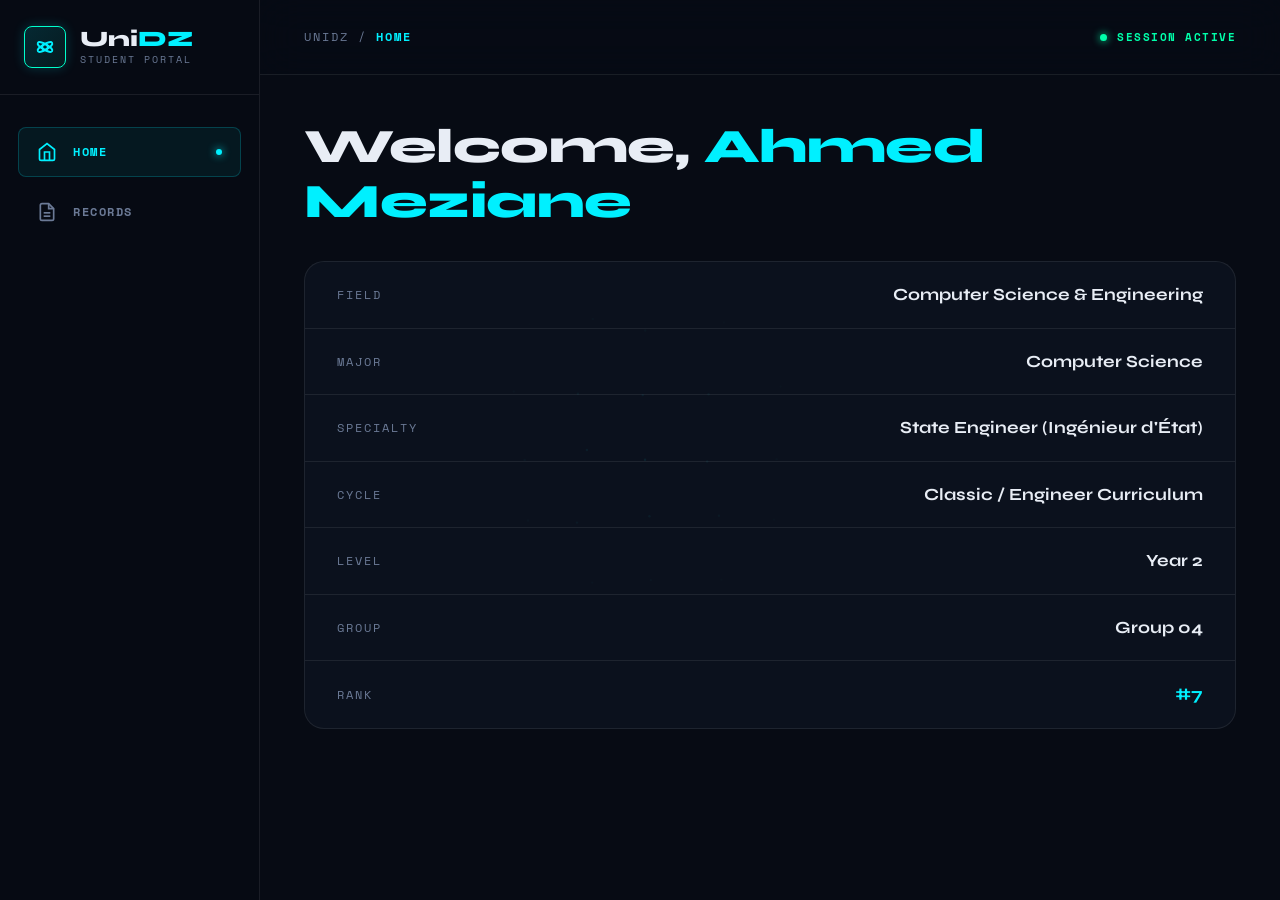
==== frontend/index.html @ dfa43df5 "first commit" ====
<!DOCTYPE html>
<html lang="en">
    <head>
        <meta charset="UTF-8" />
        <meta name="viewport" content="width=device-width, initial-scale=1.0" />
        <title>UniDZ · Student Portal</title>
        <link rel="preconnect" href="https://fonts.googleapis.com" />
        <link rel="preconnect" href="https://fonts.gstatic.com" crossorigin />
        <link href="https://fonts.googleapis.com/css2?family=Space+Mono:ital,wght@0,400;0,700;1,400&family=Syne:wght@400;600;700;800&display=swap" rel="stylesheet" />
        <link rel="stylesheet" href="Style.css" />
    </head>
    <body>
        <canvas id="bg-canvas"></canvas>
        <div id="app">
        <aside id="sidebar">
            <div class="sidebar-brand">
            <div class="brand-icon">
                <svg viewBox="0 0 24 24" fill="none" stroke="currentColor" stroke-width="2">
                <circle cx="12" cy="12" r="3"/>
                <ellipse cx="12" cy="12" rx="9" ry="3" transform="rotate(30 12 12)"/>
                <ellipse cx="12" cy="12" rx="9" ry="3" transform="rotate(150 12 12)"/>
                </svg>
            </div>
            <div class="brand-text">
                <h1>Uni<span>DZ</span></h1>
                <small>Student Portal</small>
            </div>
            </div>

            <nav>
            <div class="nav-item active" data-page="home" onclick="navigate('home', this)">
                <svg viewBox="0 0 24 24" fill="none" stroke="currentColor" stroke-width="2">
                <path d="M3 9l9-7 9 7v11a2 2 0 01-2 2H5a2 2 0 01-2-2z"/><polyline points="9 22 9 12 15 12 15 22"/>
                </svg>
                <span>Home</span>
                <div class="nav-dot"></div>
            </div>

            <div class="nav-item" data-page="records" onclick="navigate('records', this)">
                <svg viewBox="0 0 24 24" fill="none" stroke="currentColor" stroke-width="2">
                <path d="M14 2H6a2 2 0 00-2 2v16a2 2 0 002 2h12a2 2 0 002-2V8z"/><polyline points="14 2 14 8 20 8"/><line x1="16" y1="13" x2="8" y2="13"/><line x1="16" y1="17" x2="8" y2="17"/>
                </svg>
                <span>Records</span>
            </div>
            </nav>
        </aside>

        <div id="main">
            <header id="header">
            <div class="header-breadcrumb">
                UniDZ / <span id="breadcrumb-label">Home</span>
            </div>
            <div class="header-status">
                <div class="status-dot"></div>
                Session Active
            </div>
            </header>
            
            <div id="content">
            <div class="page active" id="page-home">
                <div class="home-welcome-message" id="welcome-text">Welcome, Loading...</div>
                <div class="profile-details" id="profile-details"></div>
            </div>

            <div class="page" id="page-records">
                <div class="section-title">Academic Logs</div>
                <div class="section-sub">Validated semester performance matrices</div>
                <div class="sem-tabs">
                <div class="sem-tab active" onclick="selectSem(1, this)">Semester 01</div>
                <div class="sem-tab"        onclick="selectSem(2, this)">Semester 02</div>
                <div class="sem-tab"        onclick="selectSem(3, this)">Semester 03</div>
                <div class="sem-tab locked" title="Term Data Unreleased">Semester 04 🔒</div>
                </div>
                <div id="sem-content"></div>
            </div>

            </div>
        </div>
        </div>
        <script src="script.js"></script>
    </body>
</html>
---- frontend/Style.css ----
*, *::before, *::after { box-sizing: border-box; margin: 0; padding: 0; }

:root {
  --bg:            #070b14;
  --surface:       rgba(17, 24, 39, 0.50);
  --surface-focus: rgba(26, 34, 53, 0.85);
  --border:        rgba(255, 255, 255, 0.08);
  --border-glow:   #00ffcc;
  --accent:        #00f0ff;
  --accent-glow:   rgba(0, 240, 255, 0.20);
  --text:          #e8edf5;
  --text-muted:    #6b7a96;
  --success:       #00ffaa;
  --error:         #ff4a6b;
  --warn:          #ffc060;

  --font-display: 'Syne', sans-serif;
  --font-mono:    'Space Mono', monospace;

  --radius-sm: 8px;
  --radius-md: 14px;
  --radius-lg: 20px;
  --radius-xl: 26px;

  --sidebar-w: 260px; /* Slightly wider to accommodate clean sidebar typography */
  --header-h:  75px;
}

html, body {
  height: 100%;
  background: var(--bg);
  color: var(--text);
  font-family: var(--font-mono);
  font-size: 14px; /* Upgraded root browser size for cleaner scaling */
  line-height: 1.5;
  overflow: hidden;
}

#bg-canvas {
  position: fixed;
  inset: 0;
  pointer-events: none;
  z-index: 0;
}

#app {
  position: relative;
  z-index: 1;
  display: flex;
  height: 100vh;
}

/* ─── SIDEBAR ─────────────────────────────────────────────────────────── */
#sidebar {
  width: var(--sidebar-w);
  min-height: 100vh;
  display: flex;
  flex-direction: column;
  border-right: 1px solid var(--border);
  background: rgba(7, 11, 20, 0.92);
  backdrop-filter: blur(20px);
  z-index: 10;
  flex-shrink: 0;
}

.sidebar-brand {
  display: flex;
  align-items: center;
  gap: 14px;
  padding: 26px 24px;
  border-bottom: 1px solid var(--border);
}

.brand-icon {
  width: 42px; height: 42px;
  border-radius: var(--radius-sm);
  background: linear-gradient(135deg, #00f0ff22, #00ffcc11);
  border: 1px solid var(--border-glow);
  display: grid;
  place-items: center;
  box-shadow: 0 0 12px var(--accent-glow);
}

.brand-icon svg { width: 22px; height: 22px; color: var(--accent); }

.brand-text h1 {
  font-family: var(--font-display);
  font-weight: 800;
  font-size: 22px; /* Enhanced brand footprint */
  color: var(--text);
  line-height: 1;
}

.brand-text h1 span { color: var(--accent); }

.brand-text small {
  font-size: 10px;
  letter-spacing: 2px;
  color: var(--text-muted);
  text-transform: uppercase;
  display: block;
  margin-top: 2px;
}

nav {
  padding: 32px 18px;
  flex: 1;
  display: flex;
  flex-direction: column;
  gap: 10px;
}

.nav-item {
  display: flex;
  align-items: center;
  gap: 16px;
  padding: 14px 18px;
  border-radius: var(--radius-sm);
  cursor: pointer;
  transition: all 0.2s;
  font-size: 12px; /* Better link reading profile */
  font-weight: 700;
  letter-spacing: 1.5px;
  text-transform: uppercase;
  color: var(--text-muted);
  border: 1px solid transparent;
}

.nav-item svg { width: 20px; height: 20px; }

.nav-item:hover {
  background: var(--surface);
  color: var(--text);
  border-color: var(--border);
}

.nav-item.active {
  background: rgba(0, 240, 255, 0.06);
  color: var(--accent);
  border-color: rgba(0, 240, 255, 0.2);
}

.nav-dot {
  width: 6px; height: 6px;
  border-radius: 50%;
  background: var(--accent);
  box-shadow: 0 0 8px var(--accent);
  margin-left: auto;
}

/* ─── MAIN AREA ────────────────────────────────────────────────────────── */
#main {
  flex: 1;
  display: flex;
  flex-direction: column;
  overflow: hidden;
}

#header {
  height: var(--header-h);
  display: flex;
  align-items: center;
  justify-content: space-between;
  padding: 0 44px;
  border-bottom: 1px solid var(--border);
  background: rgba(7, 11, 20, 0.4);
  backdrop-filter: blur(20px);
  flex-shrink: 0;
}

.header-breadcrumb {
  font-size: 12px;
  letter-spacing: 2px;
  text-transform: uppercase;
  color: var(--text-muted);
}

.header-breadcrumb span { color: var(--accent); font-weight: 700; }

.header-status {
  display: flex;
  align-items: center;
  gap: 10px;
  font-size: 11px;
  letter-spacing: 1.5px;
  text-transform: uppercase;
  color: var(--success);
  font-weight: 700;
}

.status-dot {
  width: 7px; height: 7px;
  border-radius: 50%;
  background: var(--success);
  box-shadow: 0 0 8px var(--success);
  animation: pulse-dot 2s infinite;
}

@keyframes pulse-dot {
  0%, 100% { opacity: 1; }
  50%       { opacity: 0.3; }
}

#content {
  flex: 1;
  overflow-y: auto;
  padding: 44px;
}

/* ─── PAGES & GLOBAL LAYOUT ───────────────────────────────────────────── */
.page { display: none; animation: fadein 0.35s ease-out; }
.page.active { display: block; }

@keyframes fadein {
  from { opacity: 0; transform: translateY(8px); }
  to   { opacity: 1; transform: translateY(0); }
}

.section-title {
  font-family: var(--font-display);
  font-weight: 800;
  font-size: 36px; /* Scaled up from 32px */
  color: var(--text);
  margin-bottom: 6px;
}

.section-sub {
  font-size: 12px;
  letter-spacing: 2px;
  text-transform: uppercase;
  color: var(--text-muted);
  margin-bottom: 40px;
}

/* ─── HOME LAYOUT (WELCOME HEADER + GRID DETAILED INFOMANIFEST) ────────── */
.home-welcome-message {
  font-family: var(--font-display);
  font-weight: 800;
  font-size: 48px; /* High-visibility welcoming headline */
  line-height: 1.15;
  color: var(--text);
  margin-bottom: 32px;
  letter-spacing: -0.5px;
}

.home-welcome-message span {
  color: var(--accent);
}

.profile-details {
  display: grid;
  grid-template-columns: 1fr;
  background: var(--surface);
  border: 1px solid var(--border);
  border-radius: var(--radius-lg);
  overflow: hidden;
  max-width: 960px;
}

.detail-row {
  display: flex; 
  justify-content: space-between; 
  align-items: center;
  padding: 20px 32px; /* Increased row breathing room */
  border-bottom: 1px solid var(--border);
}
.detail-row:last-child { border-bottom: none; }

.detail-label { 
  font-size: 12px; 
  letter-spacing: 2px; 
  text-transform: uppercase; 
  color: var(--text-muted);
  font-weight: 400;
}

.detail-value { 
  font-family: var(--font-display); 
  font-weight: 700; 
  font-size: 17px; /* Increased parameter readability values */
  color: var(--text); 
}
.detail-value.accent { 
  color: var(--accent); 
  font-size: 18px; /* Extra emphasis on Rank highlights */
}

/* ─── TRANSCRIPT GRADE TABLES ─────────────────────────────────────────── */
.sem-tabs {
  display: flex;
  gap: 12px;
  margin-bottom: 36px;
}

.sem-tab {
  padding: 12px 26px;
  border-radius: var(--radius-sm);
  border: 1px solid var(--border);
  background: var(--surface);
  color: var(--text-muted);
  font-size: 12px;
  font-weight: 700;
  letter-spacing: 1.5px;
  text-transform: uppercase;
  cursor: pointer;
  transition: all 0.2s;
}

.sem-tab:hover { border-color: rgba(0,240,255,0.3); color: var(--text); }
.sem-tab.active {
  background: rgba(0,240,255,0.08);
  border-color: rgba(0,240,255,0.35);
  color: var(--accent);
  box-shadow: 0 0 16px rgba(0,240,255,0.1);
}
.sem-tab.locked { opacity: 0.35; cursor: not-allowed; }

.ue-table-container {
  background: var(--surface);
  border: 1px solid var(--border);
  border-radius: var(--radius-lg);
  margin-bottom: 36px;
  overflow: hidden;
  max-width: 1100px;
}

.ue-table-header {
  background: rgba(255, 255, 255, 0.02);
  padding: 20px 28px;
  border-bottom: 1px solid var(--border);
  display: flex;
  justify-content: space-between;
  align-items: center;
}

.ue-table-title {
  font-family: var(--font-display);
  font-weight: 700;
  font-size: 16px; /* Scaled up for unit category headers */
  letter-spacing: 0.5px;
  color: var(--text);
}
.ue-table-title span { color: var(--accent); margin-right: 10px;}

.ue-table-meta {
  display: flex;
  gap: 16px;
}

.table-badge {
  font-size: 11px;
  font-weight: 700;
  padding: 6px 14px;
  border-radius: 100px;
  background: rgba(255,255,255,0.04);
  border: 1px solid var(--border);
  letter-spacing: 0.5px;
}
.table-badge.accent {
  background: rgba(0,240,255,0.06);
  border-color: rgba(0,240,255,0.2);
  color: var(--accent);
}

.grade-table {
  width: 100%;
  border-collapse: collapse;
  text-align: left;
}

.grade-table th {
  padding: 14px 28px;
  color: var(--text-muted);
  font-size: 11px; /* Clearer labels for headers */
  text-transform: uppercase;
  letter-spacing: 2px;
  border-bottom: 1px solid var(--border);
  font-weight: 700;
}

.grade-table td {
  padding: 18px 28px;
  border-bottom: 1px solid rgba(255,255,255,0.03);
  color: var(--text);
  font-size: 14px; /* Enhanced baseline entry size */
}

.grade-table tr:last-child td { border-bottom: none; }
.grade-table tr:hover td { background: rgba(255,255,255,0.01); }

.subject-code { 
  color: var(--text-muted); 
  font-size: 11px; 
  margin-top: 4px; 
  letter-spacing: 0.5px;
}

.grade-num {
  font-family: var(--font-display);
  font-weight: 800;
  font-size: 19px; /* Enhanced score visibility dimensions */
}
.grade-num.pass { color: var(--success); }
.grade-num.warn { color: var(--warn); }
.grade-num.fail { color: var(--error); }

/* Summary Cards spacing */
.sem-summary {
  display: grid;
  grid-template-columns: repeat(auto-fit, minmax(220px, 1fr));
  gap: 20px;
  margin-top: 40px;
  max-width: 1100px;
}

.summary-card {
  background: var(--surface);
  border: 1px solid var(--border);
  border-radius: var(--radius-md);
  padding: 24px;
}

.summary-card.highlight {
  background: linear-gradient(135deg, rgba(0,240,255,0.06), rgba(0,255,204,0.02));
  border-color: rgba(0,240,255,0.25);
}

.summary-card .s-label {
  font-size: 11px;
  letter-spacing: 2px;
  text-transform: uppercase;
  color: var(--text-muted);
  margin-bottom: 8px;
  font-weight: 700;
}

.summary-card .s-value {
  font-family: var(--font-display);
  font-weight: 800;
  font-size: 34px; /* Pronounced metric score results */
  line-height: 1.1;
}
.summary-card.highlight .s-value { color: var(--accent); }
.summary-card.status-pass .s-value { color: var(--success); }
.summary-card.status-fail .s-value { color: var(--error); }
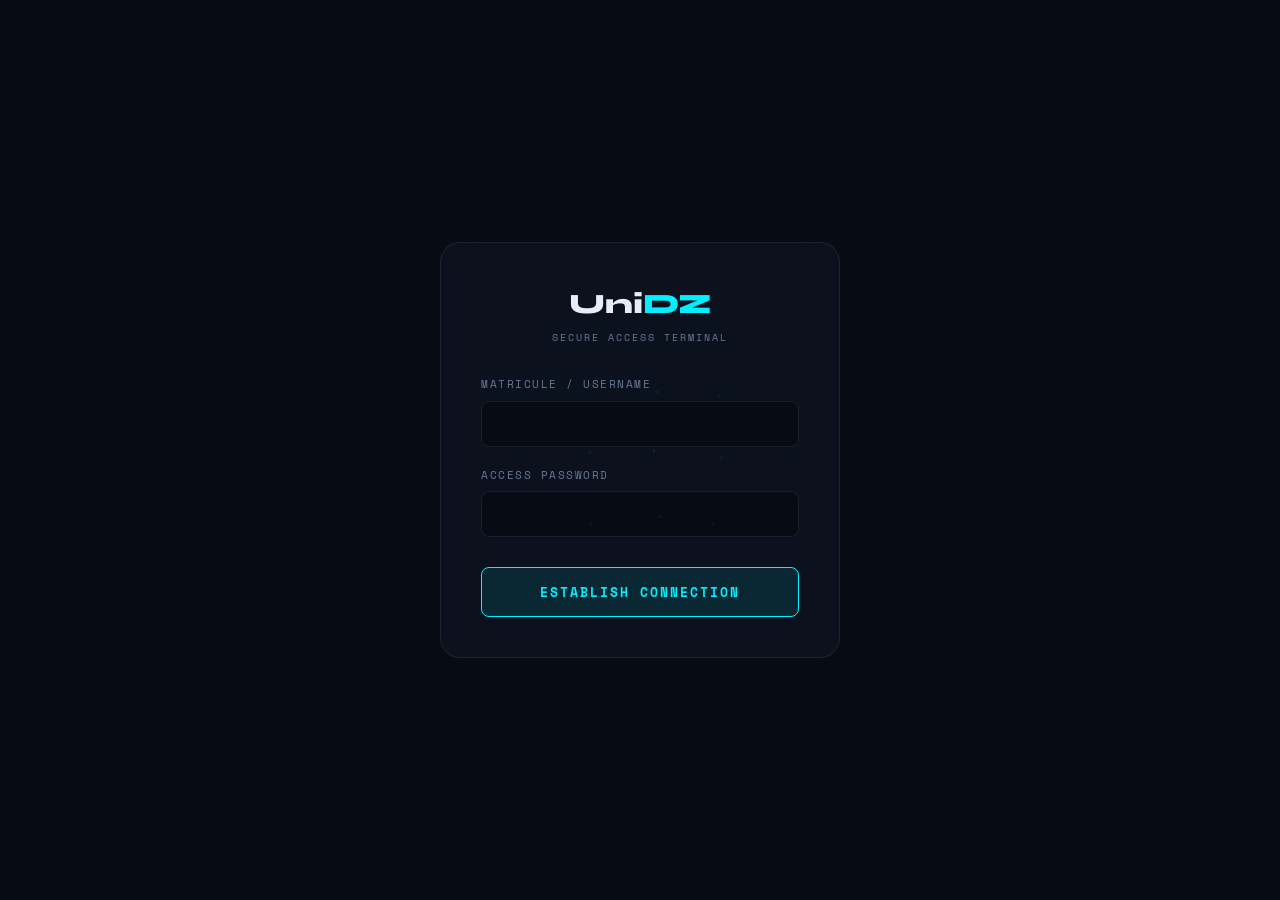
==== commit 808a367e: "hello" ====
--- a/frontend/index.html
+++ b/frontend/index.html
@@ -69,7 +69,7 @@
                 <div class="sem-tab active" onclick="selectSem(1, this)">Semester 01</div>
                 <div class="sem-tab"        onclick="selectSem(2, this)">Semester 02</div>
                 <div class="sem-tab"        onclick="selectSem(3, this)">Semester 03</div>
-                <div class="sem-tab locked" title="Term Data Unreleased">Semester 04 🔒</div>
+                <div class="sem-tab locked" title="Term Data Unreleased">Semester 04</div>
                 </div>
                 <div id="sem-content"></div>
             </div>
